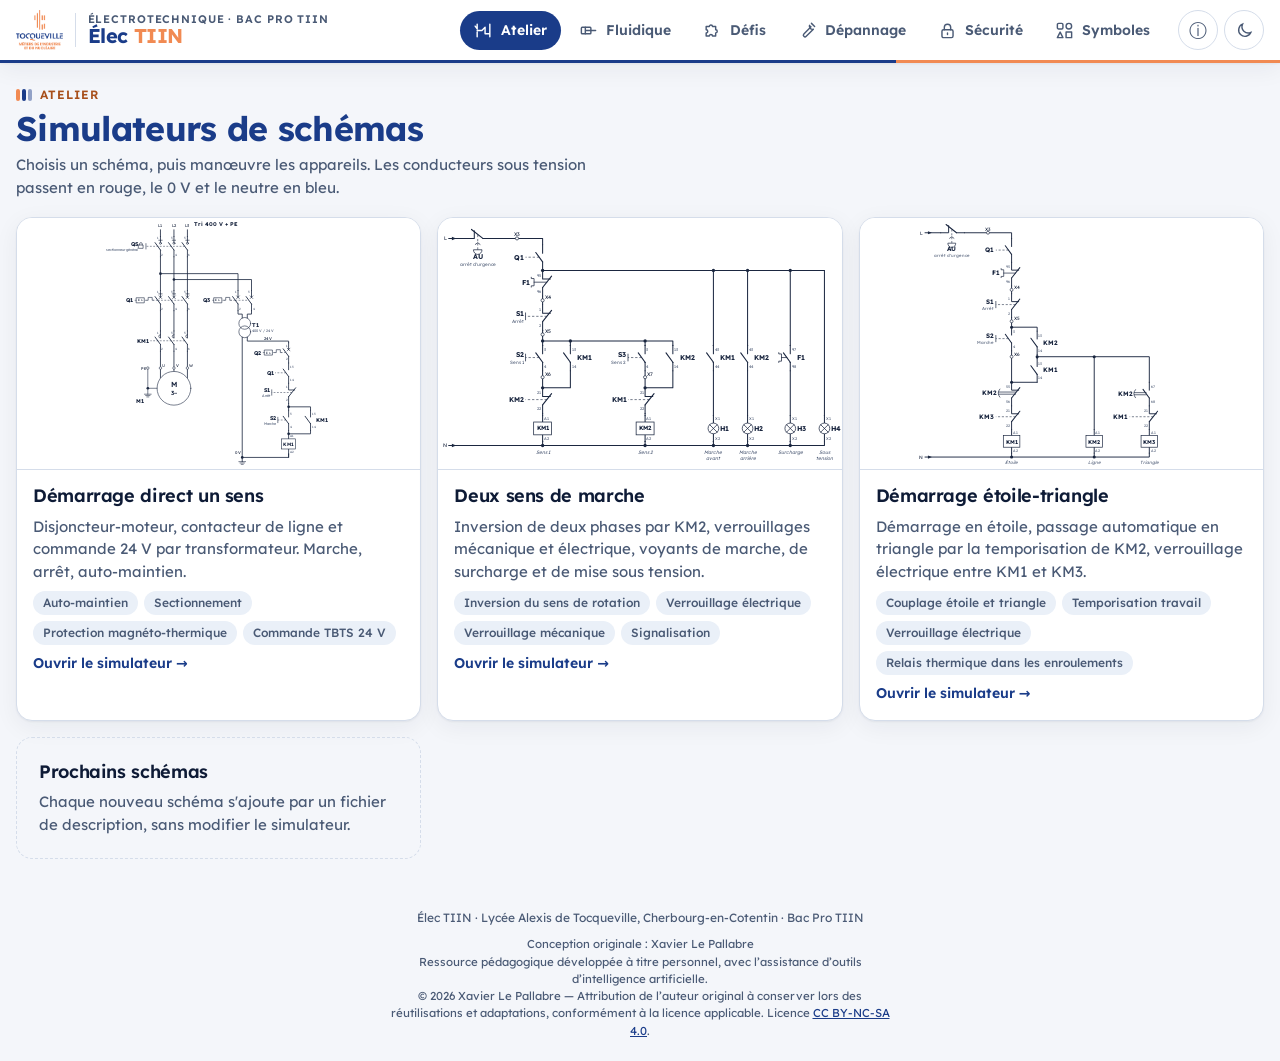
==== index.html @ eaf92995 "Licence CC BY-NC-SA 4.0 : fichier LICENSE, lien dans l'application, section Licence du README avec l" ====
<!doctype html>
<html lang="fr">
<head>
<meta charset="utf-8">
<meta name="viewport" content="width=device-width,initial-scale=1,viewport-fit=cover">
<meta name="theme-color" content="#FFFFFF" media="(prefers-color-scheme: light)">
<meta name="theme-color" content="#12204A" media="(prefers-color-scheme: dark)">
<meta name="description" content="Élec TIIN — simulateurs de schémas électriques et symboles normalisés · Lycée Alexis de Tocqueville">
<link rel="manifest" href="manifest.webmanifest">
<link rel="icon" href="icon.svg" type="image/svg+xml">
<link rel="apple-touch-icon" href="icons/icon-192.png">
<link rel="stylesheet" href="assets/fonts/lexend.css">
<link rel="stylesheet" href="style.css">
<script>try{const t=localStorage.getItem("elec-theme");if(t==="light"||t==="dark")document.documentElement.dataset.theme=t}catch(e){}</script>
<title>Élec TIIN</title>
</head>
<body>
<a class="skip" href="#main">Aller au contenu</a>
<header class="topbar">
  <div class="topbar-inner">
    <a class="brand" href="#/atelier" aria-label="Élec TIIN — accueil">
      <span class="school-logo"><img src="assets/logo-tocqueville.png" alt="Lycée Tocqueville — Métiers de l’industrie et du nucléaire" width="541" height="465"></span>
      <span class="brand-sep" aria-hidden="true"></span>
      <span class="brand-text">
        <span class="eyebrow">Électrotechnique · Bac Pro TIIN</span>
        <strong>Élec <span>TIIN</span></strong>
      </span>
    </a>
    <nav class="tabs" aria-label="Navigation principale">
      <a href="#/atelier" data-onglet="atelier"><svg aria-hidden="true" viewBox="0 0 24 24"><path d="M4 4v6M4 14v6M4 10l-2.5-3.5M20 4v16M4 12h6l4-4M14 8v8h6"/></svg><span>Atelier</span></a>
      <a href="#/fluidique" data-onglet="fluidique"><svg aria-hidden="true" viewBox="0 0 24 24"><rect x="3" y="8" width="12" height="8" rx="1"/><path d="M8 8v8M8 12h13"/></svg><span>Fluidique</span></a>
      <a href="#/defis" data-onglet="defis"><svg aria-hidden="true" viewBox="0 0 24 24"><path d="M4 7h4a2 2 0 1 1 4 0h4v4a2 2 0 1 1 0 4v4h-4a2 2 0 1 0-4 0H4v-4a2 2 0 1 0 0-4z"/></svg><span>Défis</span></a>
      <a href="#/depannage" data-onglet="depannage"><svg aria-hidden="true" viewBox="0 0 24 24"><path d="M14.5 5.5a4 4 0 0 0 4.9 4.9l-9 9a2.1 2.1 0 0 1-3-3l9-9a4 4 0 0 1-1.9-1.9zM17 3l4 4"/></svg><span>Dépannage</span></a>
      <a href="#/consignation" data-onglet="consignation"><svg aria-hidden="true" viewBox="0 0 24 24"><rect x="5" y="11" width="14" height="10" rx="2"/><path d="M8 11V8a4 4 0 0 1 8 0v3M12 15v2"/></svg><span>Sécurité</span></a>
      <a href="#/symboles" data-onglet="symboles"><svg aria-hidden="true" viewBox="0 0 24 24"><rect x="3" y="3" width="7" height="7" rx="1.5"/><circle cx="17.5" cy="6.5" r="3.5"/><path d="M3 21l3.5-7 3.5 7zM14 14h7v7h-7z"/></svg><span>Symboles</span></a>
    </nav>
    <div class="top-actions">
      <span class="status-pill" id="netStatus" hidden><span class="dot" aria-hidden="true"></span>Hors ligne</span>
      <a class="icon-btn" href="#/infos" data-onglet="infos" aria-label="Informations">ⓘ</a>
      <button id="themeToggle" class="icon-btn" type="button" aria-label="Basculer le thème clair / sombre" title="Thème clair / sombre"><svg class="i-moon" aria-hidden="true" viewBox="0 0 24 24"><path d="M20 14.5A8 8 0 0 1 9.5 4a8 8 0 1 0 10.5 10.5z"/></svg><svg class="i-sun" aria-hidden="true" viewBox="0 0 24 24"><circle cx="12" cy="12" r="4"/><path d="M12 2v2M12 20v2M2 12h2M20 12h2M4.9 4.9l1.4 1.4M17.7 17.7l1.4 1.4M4.9 19.1l1.4-1.4M17.7 6.3l1.4-1.4"/></svg></button>
    </div>
  </div>
  <div class="bar-accent" aria-hidden="true"></div>
</header>

<main id="main" tabindex="-1"></main>
<footer>Élec TIIN · Lycée Alexis de Tocqueville, Cherbourg-en-Cotentin · Bac Pro TIIN<p class="credit">Conception originale : Xavier Le Pallabre<br>Ressource pédagogique développée à titre personnel, avec l’assistance d’outils d’intelligence artificielle.<br>© 2026 Xavier Le Pallabre — Attribution de l’auteur original à conserver lors des réutilisations et adaptations, conformément à la licence applicable. Licence <a href="https://creativecommons.org/licenses/by-nc-sa/4.0/deed.fr" rel="license noopener" target="_blank">CC BY-NC-SA 4.0</a>.</p></footer>

<script src="js/dessin.js"></script>
<script src="js/moteur.js"></script>
<script src="js/schemas/direct-un-sens.js"></script>
<script src="js/schemas/deux-sens.js"></script>
<script src="js/schemas/etoile-triangle.js"></script>
<script src="js/symboles-data.js"></script>
<script src="js/atelier.js"></script>
<script src="js/symboles.js"></script>
<script src="js/defis-data.js"></script>
<script src="js/defis.js"></script>
<script src="js/fluidique-dessin.js"></script>
<script src="js/fluidique-data.js"></script>
<script src="js/fluidique.js"></script>
<script src="js/depannage-data.js"></script>
<script src="js/depannage.js"></script>
<script src="js/consignation-data.js"></script>
<script src="js/consignation.js"></script>
<script src="js/consignation-fluides.js"></script>
<script src="js/protection.js"></script>
<script src="js/app.js"></script>
</body>
</html>
---- assets/fonts/lexend.css ----
@font-face{font-family:'Lexend';font-style:normal;font-weight:400;font-display:swap;src:url(./lexend-0.ttf) format('truetype')}
@font-face{font-family:'Lexend';font-style:normal;font-weight:500;font-display:swap;src:url(./lexend-1.ttf) format('truetype')}
@font-face{font-family:'Lexend';font-style:normal;font-weight:600;font-display:swap;src:url(./lexend-2.ttf) format('truetype')}
@font-face{font-family:'Lexend';font-style:normal;font-weight:700;font-display:swap;src:url(./lexend-3.ttf) format('truetype')}
---- style.css ----
/* Élec TIIN — identité « Tocqueville — Supports de cours » partagée avec Nucléa TIIN :
   bleu #1A3C89, orange #F18A52, police Lexend. Les schémas sont dessinés sur une « feuille »
   dont les couleurs de fils suivent l'état électrique. */
:root{
  color-scheme:light;
  --bg:#F4F6FA;--surface:#FFFFFF;--surface-2:#EAF0F8;--line:#D5DDEA;
  --ink:#0E1B36;--muted:#4A5A75;
  --brand:#1A3C89;--brand-text:#1A3C89;--primary:#1A3C89;--primary-hover:#24499E;--on-primary:#FFFFFF;
  --accent:#F18A52;--accent-text:#A8501C;--accent-soft:#FDEBDF;
  --ok:#1E7A4F;--ok-soft:#E3F4EA;--ko:#B3261E;--ko-soft:#FBE4E1;--info:#2556B8;
  --marche:#1E7A4F;--arret:#C62828;
  --shadow:0 1px 2px #0E1B360D,0 6px 24px #0E1B360F;
  --r-sm:8px;--r-md:12px;--r-lg:16px;--r-pill:999px;
  --font:Lexend,system-ui,-apple-system,"Segoe UI",sans-serif;
  /* feuille de schéma */
  --paper:#FFFFFF;--paper-line:#DCE3EE;--sch-ink:#1B2740;--sch-muted:#56637C;
  --vif:#D21F1F;--neutre:#1F62D1;--mort:#1B2740;
  --ph-L1:#D21F1F;--ph-L2:#E07400;--ph-L3:#7B3FC4;--ph-L:#D21F1F;--ph-24V:#D21F1F;
  --bobine-on:#FFE0DC;--zone-hover:#F18A5226;--zone-on:#F18A5244;
  --v-vert:#2BB35A;--v-orange:#F28A1A;--v-blanc:#F5F2C8;--v-rouge:#E53935;
}
@media (prefers-color-scheme:dark){:root:not([data-theme="light"]){
  color-scheme:dark;
  --bg:#0A1430;--surface:#12204A;--surface-2:#1A2C5C;--line:#2B3F72;
  --ink:#EEF2FA;--muted:#A9B6D3;
  --brand-text:#9DB8F5;--primary:#2E5BC4;--primary-hover:#3A68D2;
  --accent-text:#F6A06E;--accent-soft:#3A2A2A;
  --ok:#7FD6A8;--ok-soft:#163A35;--ko:#FF8A80;--ko-soft:#4A2026;--info:#8FB0F5;
  --marche:#2E9E63;--arret:#D84343;
  --shadow:0 1px 2px #0006,0 8px 28px #0005;
  --paper:#0F1A3A;--paper-line:#2B3F72;--sch-ink:#D7DFF0;--sch-muted:#9AA8C6;
  --vif:#FF5B5B;--neutre:#6EA6FF;--mort:#D7DFF0;
  --ph-L1:#FF5B5B;--ph-L2:#FFA040;--ph-L3:#B98CFF;--ph-L:#FF5B5B;--ph-24V:#FF5B5B;
  --bobine-on:#5A1F2A;--zone-hover:#F18A5233;--zone-on:#F18A5255;
}}
:root[data-theme="dark"]{
  color-scheme:dark;
  --bg:#0A1430;--surface:#12204A;--surface-2:#1A2C5C;--line:#2B3F72;
  --ink:#EEF2FA;--muted:#A9B6D3;
  --brand-text:#9DB8F5;--primary:#2E5BC4;--primary-hover:#3A68D2;
  --accent-text:#F6A06E;--accent-soft:#3A2A2A;
  --ok:#7FD6A8;--ok-soft:#163A35;--ko:#FF8A80;--ko-soft:#4A2026;--info:#8FB0F5;
  --marche:#2E9E63;--arret:#D84343;
  --shadow:0 1px 2px #0006,0 8px 28px #0005;
  --paper:#0F1A3A;--paper-line:#2B3F72;--sch-ink:#D7DFF0;--sch-muted:#9AA8C6;
  --vif:#FF5B5B;--neutre:#6EA6FF;--mort:#D7DFF0;
  --ph-L1:#FF5B5B;--ph-L2:#FFA040;--ph-L3:#B98CFF;--ph-L:#FF5B5B;--ph-24V:#FF5B5B;
  --bobine-on:#5A1F2A;--zone-hover:#F18A5233;--zone-on:#F18A5255;
}

/* ---------- base ---------- */
*,*::before,*::after{box-sizing:border-box}
[hidden]{display:none!important}
html{-webkit-text-size-adjust:100%}
body{margin:0;background:var(--bg);color:var(--ink);font:400 15px/1.5 var(--font);font-variant-numeric:tabular-nums;
  -webkit-font-smoothing:antialiased;min-height:100vh;display:flex;flex-direction:column}
h1,h2,h3{margin:0;color:var(--ink);letter-spacing:-.02em}
h1{font-size:clamp(24px,3vw,34px);line-height:1.12;font-weight:700;color:var(--brand-text);text-wrap:balance}
h2{font-size:18px;line-height:1.3;font-weight:600}
h3{font-size:16px;font-weight:600}
p{margin:0}
a{color:var(--brand-text)}
button{font:inherit;color:inherit}
:focus-visible{outline:3px solid var(--accent);outline-offset:2px}
.skip{position:absolute;left:-999px;top:8px;background:var(--surface);padding:8px 12px;border-radius:var(--r-sm);z-index:50}
.skip:focus{left:12px}

/* ---------- barre du haut ---------- */
.topbar{position:sticky;top:env(safe-area-inset-top,0px);z-index:20;background:var(--surface);box-shadow:var(--shadow)}
body::before{content:"";position:fixed;inset:0 0 auto;height:env(safe-area-inset-top,0px);z-index:21;background:var(--surface)}
.topbar-inner{max-width:1440px;margin:0 auto;display:flex;align-items:center;gap:14px;flex-wrap:wrap;padding-block:10px;
  padding-left:max(16px,env(safe-area-inset-left,0px));padding-right:max(16px,env(safe-area-inset-right,0px))}
.brand{display:flex;align-items:center;gap:12px;text-decoration:none;color:inherit;min-width:0}
.school-logo img{height:40px;width:auto;display:block}
.brand-sep{width:1px;height:34px;background:var(--line)}
.brand-text{display:flex;flex-direction:column;line-height:1.1}
.eyebrow{font-size:11px;letter-spacing:.08em;text-transform:uppercase;color:var(--muted);font-weight:600}
.brand-text strong{font-size:20px;font-weight:700;color:var(--brand-text);letter-spacing:-.02em}
.brand-text strong span{color:var(--accent)}
.tabs{display:flex;gap:4px;margin-left:auto;flex-wrap:wrap}
.tabs a{display:inline-flex;align-items:center;gap:8px;padding:9px 14px;border-radius:var(--r-pill);text-decoration:none;
  color:var(--muted);font-weight:600;font-size:14px}
.tabs a svg{width:19px;height:19px;fill:none;stroke:currentColor;stroke-width:1.8;stroke-linecap:round;stroke-linejoin:round}
.tabs a:hover{background:var(--surface-2);color:var(--ink)}
.tabs a[aria-current="page"]{background:var(--primary);color:var(--on-primary)}
.top-actions{display:flex;align-items:center;gap:6px}
.icon-btn{width:40px;height:40px;border-radius:var(--r-pill);border:1px solid var(--line);background:var(--surface);
  display:inline-grid;place-items:center;cursor:pointer;color:var(--muted);text-decoration:none;font-size:18px}
.icon-btn svg{width:19px;height:19px;fill:none;stroke:currentColor;stroke-width:1.8;stroke-linecap:round}
.icon-btn[aria-current="page"]{background:var(--primary);color:var(--on-primary);border-color:var(--primary)}
.i-sun{display:none}
:root[data-theme="dark"] .i-sun{display:block}:root[data-theme="dark"] .i-moon{display:none}
@media (prefers-color-scheme:dark){:root:not([data-theme="light"]) .i-sun{display:block}:root:not([data-theme="light"]) .i-moon{display:none}}
.status-pill{display:inline-flex;align-items:center;gap:6px;font-size:12px;font-weight:600;padding:5px 10px;border-radius:var(--r-pill);
  background:var(--accent-soft);color:var(--accent-text)}
.status-pill .dot{width:7px;height:7px;border-radius:50%;background:currentColor}
.bar-accent{height:3px;background:linear-gradient(90deg,var(--brand) 0 70%,var(--accent) 70%)}
@media (max-width:640px){.brand-sep,.school-logo{display:none}.tabs{margin-left:0;order:3;width:100%}.top-actions{margin-left:auto}}

/* ---------- page ---------- */
main{flex:1;width:100%;max-width:1440px;margin:0 auto;padding-block:22px 40px;
  padding-left:max(16px,env(safe-area-inset-left,0px));padding-right:max(16px,env(safe-area-inset-right,0px))}
.page-head{display:flex;flex-wrap:wrap;align-items:flex-end;justify-content:space-between;gap:12px 20px;margin-bottom:18px}
.page-head>div{min-width:0}
.tag{display:inline-flex;align-items:center;gap:8px;font-size:12px;font-weight:600;letter-spacing:.08em;text-transform:uppercase;color:var(--accent-text);margin-bottom:6px}
.bars{display:inline-flex;gap:2px}.bars i{width:4px;height:12px;border-radius:2px;background:var(--accent)}
.bars i:nth-child(2){background:var(--brand)}.bars i:nth-child(3){opacity:.45;background:var(--brand)}
.lead{color:var(--muted);margin-top:6px;max-width:68ch}
.retour{display:inline-flex;align-items:center;gap:6px;font-weight:600;font-size:14px;text-decoration:none;color:var(--brand-text);margin-bottom:8px}
.btn{display:inline-flex;align-items:center;justify-content:center;gap:8px;padding:10px 16px;border-radius:var(--r-md);border:1px solid var(--line);
  background:var(--surface);color:var(--ink);font-weight:600;font-size:14px;cursor:pointer;text-decoration:none}
.btn:hover{background:var(--surface-2)}
.btn-primary{background:var(--primary);border-color:var(--primary);color:var(--on-primary)}
.btn-primary:hover{background:var(--primary-hover)}
.btn-ghost{background:transparent}
.btn-danger{border-color:var(--ko);color:var(--ko);background:transparent}
.chips{display:flex;flex-wrap:wrap;gap:6px}
.chip{font-size:12px;font-weight:500;padding:3px 10px;border-radius:var(--r-pill);background:var(--surface-2);color:var(--muted)}

/* ---------- atelier : liste ---------- */
.cartes{display:grid;gap:16px;grid-template-columns:repeat(auto-fill,minmax(min(100%,330px),1fr))}
.carte{background:var(--surface);border:1px solid var(--line);border-radius:var(--r-lg);overflow:hidden;display:flex;flex-direction:column;
  text-decoration:none;color:inherit;box-shadow:var(--shadow);transition:transform .15s,border-color .15s}
.carte:hover{transform:translateY(-2px);border-color:var(--brand-text)}
.carte .apercu{background:var(--paper);border-bottom:1px solid var(--line);aspect-ratio:16/10;display:grid;place-items:center;overflow:hidden;max-width:100%}
.carte .apercu svg{width:100%;height:100%;pointer-events:none}
.carte .corps{padding:14px 16px 16px;display:grid;gap:8px}
.carte .ouvrir{font-weight:600;color:var(--brand-text);font-size:14px}
.a-venir{border-style:dashed;box-shadow:none;background:transparent;justify-content:center;padding:22px;gap:8px}
.a-venir:hover{transform:none;border-color:var(--line)}

/* ---------- atelier : simulateur ---------- */
.etat{display:inline-flex;align-items:center;gap:8px;padding:7px 14px;border-radius:var(--r-pill);font-weight:700;font-size:14px;
  letter-spacing:.03em;text-transform:uppercase;background:var(--surface);border:2px solid var(--line);color:var(--muted)}
.etat::before{content:"";width:11px;height:11px;border-radius:50%;background:currentColor}
.etat[data-s="marche"]{border-color:var(--marche);color:var(--marche)}
.etat[data-s="defaut"]{border-color:var(--ko);color:var(--ko)}
.sim{display:grid;gap:16px;grid-template-columns:1fr}
@media (min-width:1000px){.sim{grid-template-columns:minmax(0,1fr) 340px;align-items:start}}
.folios-zone{display:grid;gap:12px;min-width:0}
.segment{display:inline-flex;padding:3px;border-radius:var(--r-pill);background:var(--surface-2);gap:2px;justify-self:start;flex-wrap:wrap}
.segment button{border:0;background:transparent;padding:7px 14px;border-radius:var(--r-pill);font-weight:600;font-size:13px;color:var(--muted);cursor:pointer}
.segment button[aria-pressed="true"]{background:var(--surface);color:var(--ink);box-shadow:var(--shadow)}
.folios{display:grid;gap:12px;grid-template-columns:repeat(auto-fit,minmax(min(100%,440px),1fr))}
.folios.pile{grid-template-columns:1fr}
.feuille{background:var(--paper);border:1px solid var(--paper-line);border-radius:var(--r-md);overflow:hidden;min-width:0;display:flex;flex-direction:column}
.feuille h3{font-size:12px;letter-spacing:.08em;text-transform:uppercase;color:var(--sch-muted);padding:10px 14px 0}
.feuille .defile{overflow-x:auto}
.feuille svg{display:block;width:100%;min-width:430px;height:auto;touch-action:manipulation;user-select:none;-webkit-user-select:none}
.panneau{display:grid;gap:12px;min-width:0}
@media (min-width:1000px){.panneau{position:sticky;top:calc(env(safe-area-inset-top,0px) + 86px)}}
.bloc{background:var(--surface);border:1px solid var(--line);border-radius:var(--r-lg);padding:14px 16px;display:grid;gap:10px}
.bloc h2{font-size:12px;letter-spacing:.08em;text-transform:uppercase;color:var(--muted)}
.poussoirs{display:grid;grid-template-columns:repeat(auto-fit,minmax(100px,1fr));gap:10px}
.bp{font-weight:700;font-size:15px;border:0;border-radius:var(--r-md);padding:15px 8px;color:#fff;cursor:pointer;
  box-shadow:0 4px 0 #0000004a;touch-action:none;-webkit-user-select:none;user-select:none}
.bp.marche{background:var(--marche)}.bp.arret{background:var(--arret)}
.bp.appuye{transform:translateY(3px);box-shadow:0 1px 0 #0000004a}
.appareils{display:grid;grid-template-columns:repeat(2,minmax(0,1fr));gap:8px}
.app-btn{display:flex;flex-direction:column;align-items:flex-start;gap:6px;padding:9px 11px;border-radius:var(--r-md);
  border:1px solid var(--line);background:transparent;cursor:pointer;text-align:left}
.app-btn b{font-size:16px}
.app-btn small{color:var(--muted);font-size:12px;line-height:1.2}
.app-btn .pos{font-size:11px;font-weight:700;letter-spacing:.05em;text-transform:uppercase;padding:2px 8px;border-radius:5px;background:var(--surface-2);color:var(--muted)}
.app-btn[data-pos="ferme"] .pos,.app-btn[data-pos="arme"] .pos{background:var(--ok-soft);color:var(--ok)}
.app-btn[data-pos="defaut"] .pos,.app-btn[data-pos="au"] .pos{background:var(--ko);color:#fff}
.explications{list-style:none;margin:0;padding:0;display:grid;gap:8px}
.explications li{padding:9px 12px;border-radius:var(--r-sm);background:var(--surface-2);border-left:4px solid var(--info);font-size:14px}
.explications li.ok{border-left-color:var(--ok)}.explications li.ko{border-left-color:var(--ko)}
.actions{display:flex;flex-wrap:wrap;gap:8px}
.actions .btn{flex:1 1 140px}
.legende{display:flex;flex-wrap:wrap;gap:6px 14px;font-size:13px;color:var(--muted)}
.legende i{display:inline-block;width:22px;height:4px;border-radius:2px;vertical-align:middle;margin-right:6px}
.option{display:flex;align-items:center;gap:10px;font-size:14px;cursor:pointer}
.option input{width:20px;height:20px;accent-color:var(--primary)}
.astuce{font-size:13px;color:var(--muted)}

/* ---------- dessin des schémas ---------- */
.schema text{font-family:var(--font);fill:var(--sch-ink)}
.schema .petit{font-size:11px}.schema .born{font-size:8.5px;fill:var(--sch-muted)}.schema .gras{font-weight:700;fill:var(--sch-ink)}
.schema .rep{font-weight:700;font-size:15px}.schema .sous{font-size:10px;fill:var(--sch-muted)}
.schema .note{font-size:10.5px;font-style:italic;fill:var(--sch-muted)}
.schema .rep-bob{font-size:13px}.schema .rep-m{font-size:20px;font-weight:600}.schema .rep-m2{font-size:16px;font-weight:600}
.schema .tempo{font-size:12px;font-weight:700;fill:var(--accent-text)}
.schema .info-moteur{font-size:10px;font-weight:700;fill:var(--vif)}
.schema .fil{fill:none;stroke:var(--mort);stroke-width:2.2;stroke-linecap:round;stroke-linejoin:round;transition:stroke .15s}
.schema .jonc{fill:var(--mort);transition:fill .15s}
.schema .symb{fill:none;stroke:var(--sch-ink);stroke-width:1.6;stroke-linecap:round;stroke-linejoin:round}
.schema .tirets{fill:none;stroke:var(--sch-ink);stroke-width:1.3;stroke-dasharray:5 4}
.schema .plein{fill:var(--sch-ink);stroke:none}
.schema .plein-fond{fill:var(--paper)}
.schema .borne{fill:var(--paper);stroke:var(--sch-ink);stroke-width:1.5}
.schema .lame{stroke:var(--mort);stroke-width:2.4;stroke-linecap:round;transition:all .18s ease}
.schema .fusible{fill:var(--paper);stroke:var(--sch-ink);stroke-width:1.5;transition:all .18s ease}
.schema .fusible.fondu{fill:var(--vif);stroke:var(--vif)}
.schema .bobine{fill:var(--paper);stroke:var(--sch-ink);stroke-width:1.6;transition:fill .15s}
.schema .bobine.active{fill:var(--bobine-on);stroke:var(--vif)}
.schema .voyant{fill:var(--paper);stroke:var(--sch-ink);stroke-width:1.6;transition:fill .15s}
.schema .halo{fill:transparent;transition:fill .2s}
.schema .voyant.allume[data-t="vert"]{fill:var(--v-vert)}.schema .voyant.allume[data-t="orange"]{fill:var(--v-orange)}
.schema .voyant.allume[data-t="blanc"]{fill:var(--v-blanc)}.schema .voyant.allume[data-t="rouge"]{fill:var(--v-rouge)}
.schema .halo.allume[data-t="vert"]{fill:#2BB35A40}.schema .halo.allume[data-t="orange"]{fill:#F28A1A40}
.schema .halo.allume[data-t="blanc"]{fill:#F5E66A55}.schema .halo.allume[data-t="rouge"]{fill:#E5393540}
.schema .transfo-on{stroke:var(--vif)}
.schema .rotor{transform-box:fill-box;transform-origin:center;opacity:0;transition:opacity .2s}
.schema .rotor-trait{fill:none;stroke:var(--vif);stroke-width:2;stroke-dasharray:16 12}
.schema .rotor-pointe{fill:var(--vif)}
.schema .moteur.tourne .rotor{opacity:1;animation:tour 1.2s linear infinite}
.schema .moteur.tourne.sens2 .rotor{animation-direction:reverse}
.schema .moteur.tourne.etoile .rotor{animation-duration:2.4s}
@keyframes tour{to{transform:rotate(360deg)}}
.schema .zone{fill:transparent;cursor:pointer;stroke:none}
.schema .zone:hover,.schema .zone:focus-visible{fill:var(--zone-hover);outline:none}
.schema .zone.appuye{fill:var(--zone-on)}
@media (prefers-reduced-motion:reduce){.schema .moteur.tourne .rotor{animation-duration:6s}.schema .lame,.schema .fil{transition:none}.carte{transition:none}}

.schema .moteur.grille .plein-fond{fill:#F4C7C3;stroke:#B3261E;stroke-width:2.4}
.schema .info-moteur{paint-order:stroke}
.schema .trou{fill:none;stroke:var(--accent);stroke-width:2;stroke-dasharray:7 5}
.schema .trou.vide{fill:var(--accent-soft);fill-opacity:.6}
.schema .trou.actif{stroke-width:3.5;stroke-dasharray:none}
.schema .trou-pastille{fill:var(--accent);stroke:none}
.schema .trou-lettre{fill:#fff;font-weight:700;font-size:12px}
.schema .trou-q{fill:var(--accent-text);font-weight:700;font-size:26px}

/* ---------- défis ---------- */
.niveaux{display:grid;gap:14px;grid-template-columns:repeat(auto-fill,minmax(min(100%,300px),1fr))}
.niveau{background:var(--surface);border:1px solid var(--line);border-radius:var(--r-lg);padding:18px;display:grid;gap:10px;text-decoration:none;color:inherit;box-shadow:var(--shadow)}
.niveau:hover{border-color:var(--brand-text)}
.niveau .num{font-size:12px;font-weight:700;letter-spacing:.08em;text-transform:uppercase;color:var(--accent-text)}
.consigne{background:var(--accent-soft);border-radius:var(--r-md);padding:12px 14px;font-size:14px;color:var(--ink)}
.emplacements{display:flex;flex-wrap:wrap;gap:8px}
.emplacements button{display:flex;align-items:center;gap:8px;padding:8px 12px;border-radius:var(--r-pill);border:1.5px solid var(--line);background:var(--surface);cursor:pointer;font-weight:600;font-size:13px}
.emplacements button .l{width:22px;height:22px;border-radius:50%;background:var(--accent);color:#fff;display:grid;place-items:center;font-size:12px}
.emplacements button[aria-pressed="true"]{border-color:var(--accent);background:var(--accent-soft)}
.emplacements button .v{color:var(--muted);font-weight:500}
.pieces{display:grid;gap:8px;grid-template-columns:repeat(auto-fill,minmax(130px,1fr))}
.piece{display:grid;justify-items:center;gap:4px;padding:8px;border-radius:var(--r-md);border:1.5px solid var(--line);background:var(--paper);cursor:pointer;text-align:center;font-size:12.5px;line-height:1.25;color:var(--ink)}
.piece svg{height:76px;width:auto;max-width:100%}
.piece[aria-pressed="true"]{border-color:var(--accent);box-shadow:0 0 0 3px var(--accent-soft)}
.etapes{list-style:none;margin:0;padding:0;display:grid;gap:6px}
.etapes li{display:flex;gap:10px;align-items:flex-start;font-size:14px;padding:7px 10px;border-radius:var(--r-sm);background:var(--surface-2)}
.etapes li::before{content:"·";width:20px;height:20px;flex:none;border-radius:50%;display:grid;place-items:center;font-weight:700;font-size:12px;background:var(--line);color:var(--muted)}
.etapes li.ok::before{content:"✓";background:var(--ok);color:#fff}
.etapes li.ko{background:var(--ko-soft)}
.etapes li.ko::before{content:"✗";background:var(--ko);color:#fff}
.etapes li.encours::before{content:"…";background:var(--accent);color:#fff}
.verdict{padding:12px 14px;border-radius:var(--r-md);font-size:14px;display:grid;gap:6px}
.verdict.ok{background:var(--ok-soft)}.verdict.ko{background:var(--ko-soft)}
.verdict b{font-size:15px}

/* ---------- consignation ---------- */
.schema .lieu{fill:transparent;stroke:var(--accent);stroke-width:2;stroke-dasharray:8 6;transition:fill .2s}
.schema .lieu.vif{fill:#D21F1F22;stroke:var(--vif);stroke-dasharray:none;stroke-width:2.5}
.schema .lieu.sur{fill:#2BB35A1F;stroke:var(--ok);stroke-dasharray:none}
.schema .lieu-txt{font-size:11px;font-weight:700;fill:var(--accent-text)}
.schema .ge.on{stroke:var(--vif);stroke-width:2.4}
.schema .malt-trait{fill:none;stroke:#2E9E3A;stroke-width:3;stroke-dasharray:7 4;stroke-linecap:round}
.schema .malt-pince{fill:#F2C200;stroke:#2E9E3A;stroke-width:2}
.schema .malt-txt{font-size:11px;font-weight:700;fill:#2E9E3A}
.schema .cad-corps{fill:var(--accent);stroke:var(--sch-ink);stroke-width:1.2}
.schema .cad-anse{fill:none;stroke:var(--sch-ink);stroke-width:1.8}
.schema .cad-tag{fill:#C62828;stroke:none}
.schema .cad-tag-txt{fill:#fff;font-size:9px;font-weight:700;letter-spacing:.04em}
.app-lignes{display:grid;gap:8px}
.roles-grille{grid-template-columns:repeat(auto-fill,minmax(min(100%,320px),1fr))}
.app-ligne{display:flex;flex-wrap:wrap;align-items:center;justify-content:space-between;gap:8px;padding:9px 11px;border:1px solid var(--line);border-radius:var(--r-md)}
.app-ligne small{color:var(--muted)}
.app-btns{display:flex;gap:6px;flex-wrap:wrap}
.app-btns .btn{padding:7px 11px;font-size:13px}
.pill{display:inline-block;font-size:11px;font-weight:700;letter-spacing:.04em;text-transform:uppercase;padding:2px 8px;border-radius:5px;margin-top:4px}
.p-ferme{background:var(--ko-soft);color:var(--ko)}.p-ouvert{background:var(--surface-2);color:var(--muted)}.p-cad{background:var(--accent-soft);color:var(--accent-text)}
.actions-col{display:grid;gap:8px}
.sous-bloc{display:grid;gap:6px;padding:10px;border-radius:var(--r-md);background:var(--surface-2)}
.sous-titre{font-size:12px;font-weight:600;color:var(--muted)}
.choix-ligne{display:grid;gap:6px;grid-template-columns:repeat(auto-fit,minmax(120px,1fr))}
.btn.choisi{border-color:var(--accent);background:var(--accent-soft)}
.vat{display:grid;gap:6px;margin-top:4px}
.vat-grille{display:grid;grid-template-columns:repeat(3,minmax(0,1fr));gap:6px}
.vat-grille span{display:grid;padding:6px 8px;border-radius:var(--r-sm);font-size:12px;background:var(--surface-2)}
.vat-grille b{font-size:13px}
.vat-grille .vat-on{background:var(--ko-soft)}.vat-grille .vat-on b{color:var(--ko)}
.vat-grille .vat-off b{color:var(--ok)}
.etapes li small{color:var(--muted)}
.flux{list-style:none;margin:0;padding:0;display:grid;gap:8px;grid-template-columns:repeat(auto-fit,minmax(min(100%,160px),1fr));counter-reset:f}
.flux li{counter-increment:f;padding:10px 12px;border-radius:var(--r-md);background:var(--surface-2);display:grid;gap:2px;font-size:13px}
.flux li::before{content:counter(f);width:22px;height:22px;border-radius:50%;background:var(--primary);color:var(--on-primary);display:grid;place-items:center;font-size:12px;font-weight:700}
.flux li span{color:var(--muted)}
.lettres{display:grid;gap:6px;grid-template-columns:repeat(auto-fill,minmax(min(100%,240px),1fr))}
.lettres div{display:flex;gap:10px;align-items:baseline;padding:7px 10px;border-radius:var(--r-sm);background:var(--surface-2);font-size:13px}
.lettres b{min-width:18px;color:var(--accent-text);font-size:16px}
.etapes-fl{list-style:none;margin:0;padding:0;display:grid;gap:10px}
.etapes-fl li{display:flex;gap:12px;align-items:flex-start}
.etapes-fl .n{flex:none;width:26px;height:26px;border-radius:50%;background:var(--accent);color:#fff;display:grid;place-items:center;font-weight:700;font-size:13px}
.etapes-fl p{color:var(--muted);font-size:14px}
#conduite{width:100%;height:auto;display:block}
#conduite .fl-tube{stroke:var(--sch-ink);stroke-width:1.5;transition:fill .3s}
#conduite .fl-cuve{fill:var(--neutre);fill-opacity:.25;stroke:var(--neutre);stroke-width:2}
#conduite .fl-equip{fill:var(--paper);stroke:var(--sch-ink);stroke-width:1.8;stroke-dasharray:6 4}
#conduite .fl-equip.danger{fill:var(--ko-soft);stroke:var(--ko);stroke-dasharray:none}
#conduite .fl-vanne{fill:var(--paper);stroke:var(--sch-ink);stroke-width:1.8}
#conduite .fl-vanne.fermee{fill:var(--sch-ink)}
#conduite .fl-tige,#conduite .fl-bride{stroke:var(--sch-ink);stroke-width:2.2;fill:none}
#conduite .fl-joint{fill:var(--accent);stroke:var(--sch-ink);stroke-width:1.5}
#conduite .fl-goutte{fill:none;stroke:var(--neutre);stroke-width:2.2;stroke-linecap:round}
#conduite .fl-txt{font-family:var(--font);font-size:13px;fill:var(--sch-ink)}
#conduite .fl-txt.petit{font-size:11px;fill:var(--sch-muted)}

/* ---------- dépannage ---------- */
.schema .mm-pt{fill:transparent;pointer-events:all;stroke:var(--accent);stroke-width:2;cursor:pointer}
.schema .mm-pt:hover,.schema .mm-pt:focus-visible{fill:var(--accent-soft);outline:none;stroke-width:3}
.schema .mm-pt.rouge{fill:#D21F1F;stroke:#7A0E0E}
.schema .mm-pt.noire{fill:#1B2740;stroke:#000}
.poussoirs-dep{display:grid;gap:8px}
.pous-ligne{display:grid;grid-template-columns:1fr auto;gap:8px;align-items:stretch}
.maintien{font-size:13px}
.maintien[aria-pressed="true"]{border-color:var(--accent);background:var(--accent-soft)}
.mm-ecran{font:700 30px/1 "Courier New",ui-monospace,monospace;letter-spacing:.04em;text-align:right;padding:14px 16px;border-radius:var(--r-md);
  background:#C9D6B8;color:#14210E;border:3px solid #2A3326;font-variant-numeric:tabular-nums}
.mm-ecran.refuse{background:#F4C7C3;color:#7A0E0E}
.mm-ecran.instable{color:#6B5A10;background:#E3D9A6}
.mm-journal li.instable{background:var(--accent-soft)}
.mm-pointes{display:grid;gap:4px;font-size:13px}
.mm-pointes span{display:flex;align-items:center;gap:8px}
.pt{width:12px;height:12px;border-radius:50%;flex:none}.pt.rouge{background:#D21F1F}.pt.noire{background:#1B2740;border:1px solid var(--muted)}
.mm-journal{list-style:none;margin:0;padding:0;display:grid;gap:4px}
.mm-journal li{display:flex;justify-content:space-between;gap:10px;font-size:12.5px;padding:5px 8px;border-radius:var(--r-sm);background:var(--surface-2)}
.mm-journal li.ko{background:var(--ko-soft)}
.mm-journal b{white-space:nowrap}
.select{width:100%;padding:10px;border-radius:var(--r-md);border:1px solid var(--line);background:var(--surface);color:var(--ink);font:inherit}

/* ---------- fluidique ---------- */
.fluide .fl-ligne{fill:none;stroke:var(--mort);stroke-width:2.4;stroke-linejoin:round;transition:stroke .15s}
.fluide .fl-pilote{fill:none;stroke:var(--mort);stroke-width:1.6;stroke-dasharray:6 4}
.fluide .fl-pilote-fixe{fill:none;stroke:var(--sch-ink);stroke-width:1.4;stroke-dasharray:5 4}
.fluide .fl-jonc{fill:var(--mort)}
.fluide .fl-s{fill:none;stroke:var(--sch-ink);stroke-width:1.7;stroke-linejoin:round;stroke-linecap:round}
.fluide .fl-s.fond,.fluide .fond{fill:var(--paper)}
.fluide .fl-plein{fill:var(--sch-ink);stroke:none}
.fluide .fl-cadre{fill:none;stroke:var(--sch-muted);stroke-width:1.2;stroke-dasharray:4 3}
.fluide .fl-chambre{stroke:none;transition:fill .2s}
.fluide .fl-piston{fill:var(--sch-ink)}
.fluide .fl-tige{fill:var(--paper);stroke:var(--sch-ink);stroke-width:1.6}
.fluide .fl-charge{fill:var(--accent-soft);stroke:var(--accent-text);stroke-width:1.6}
.fluide .fl-t{font-family:var(--font);font-size:12px;fill:var(--sch-ink)}
.fluide .fl-t.petit{font-size:10.5px;fill:var(--sch-muted)}
.fluide .fl-t.mini{font-size:9px;fill:var(--sch-muted)}
.fluide .fl-t.gras{font-weight:700;font-size:13px}
.fluide .on{stroke:var(--neutre);stroke-width:2.6}
.fluide .ouvert line,.fluide .ouvert polygon{stroke:var(--neutre);fill:var(--neutre)}
.fluide .fl-vanne{fill:var(--paper);stroke:var(--sch-ink);stroke-width:1.7}
.fluide .fl-vanne.fermee{fill:var(--sch-ink)}
.fluide .fl-beq{fill:var(--accent-soft);stroke:var(--accent-text);stroke-width:1.6}
.reglage{display:grid;gap:4px;font-size:13px}
.reglage span{display:flex;justify-content:space-between;gap:8px}
.reglage input{width:100%;accent-color:var(--primary)}

/* ---------- symboles ---------- */
.filtres{display:flex;flex-wrap:wrap;gap:6px;margin-bottom:14px}
.filtres button{border:1px solid var(--line);background:var(--surface);padding:7px 13px;border-radius:var(--r-pill);font-weight:600;font-size:13px;color:var(--muted);cursor:pointer}
.filtres button[aria-pressed="true"]{background:var(--primary);border-color:var(--primary);color:var(--on-primary)}
.imagier{display:grid;gap:12px;grid-template-columns:repeat(auto-fill,minmax(min(100%,230px),1fr))}
.fiche{background:var(--surface);border:1px solid var(--line);border-radius:var(--r-lg);overflow:hidden;display:flex;flex-direction:column}
.fiche .dessin{background:var(--paper);border-bottom:1px solid var(--line);height:150px;display:grid;place-items:center;padding:8px}
.fiche .dessin svg{max-width:100%;max-height:134px;width:auto;height:134px}
.fiche .txt{padding:12px 14px 14px;display:grid;gap:6px}
.fiche .ligne{display:flex;align-items:baseline;justify-content:space-between;gap:8px}
.repere{font-weight:700;font-size:13px;color:var(--accent-text);background:var(--accent-soft);padding:2px 8px;border-radius:5px;white-space:nowrap}
.fiche p{font-size:14px;color:var(--muted)}
.jeu{max-width:680px;display:grid;gap:14px}
.jeu .question{background:var(--surface);border:1px solid var(--line);border-radius:var(--r-lg);overflow:hidden}
.jeu .dessin{background:var(--paper);height:200px;display:grid;place-items:center;border-bottom:1px solid var(--line)}
.jeu .dessin svg{height:180px;width:auto;max-width:100%}
.jeu .corps{padding:16px;display:grid;gap:12px}
.progression{display:flex;align-items:center;gap:10px;font-size:13px;color:var(--muted);font-weight:600}
.progression .barre{flex:1;height:6px;border-radius:3px;background:var(--surface-2);overflow:hidden}
.progression .barre i{display:block;height:100%;background:var(--accent)}
.choix{display:grid;gap:8px;grid-template-columns:repeat(auto-fit,minmax(min(100%,220px),1fr))}
.choix button{padding:13px 14px;border-radius:var(--r-md);border:1.5px solid var(--line);background:var(--surface);text-align:left;font-weight:500;cursor:pointer}
.choix button:hover:not(:disabled){border-color:var(--brand-text)}
.choix button.juste{border-color:var(--ok);background:var(--ok-soft);color:var(--ink)}
.choix button.faux{border-color:var(--ko);background:var(--ko-soft);color:var(--ink)}
.choix button:disabled{cursor:default}
.retour-jeu{padding:12px 14px;border-radius:var(--r-md);font-size:14px}
.retour-jeu.juste{background:var(--ok-soft)}.retour-jeu.faux{background:var(--ko-soft)}
.bilan{background:var(--surface);border:1px solid var(--line);border-radius:var(--r-lg);padding:22px;display:grid;gap:12px}
.bilan .gros{font-size:40px;font-weight:700;color:var(--brand-text);line-height:1}

/* ---------- protéger les personnes ---------- */
.pp-section{font-size:18px;font-weight:700;color:var(--brand-text);margin:22px 0 10px}
.pp-section:first-of-type{margin-top:4px}
.pp-choix{display:grid;gap:6px}
.pp-choix>span{font-size:13px;font-weight:600;color:var(--muted)}
.pp-mesures{display:grid;gap:6px}
.pp-mesures div{display:flex;justify-content:space-between;gap:10px;font-size:14px;padding:6px 10px;border-radius:var(--r-sm);background:var(--surface-2)}
.pp-mesures span{color:var(--muted)}
.pp-ko{color:var(--ko)!important}.pp-ok{color:var(--ok)}
.pp-svg{display:block;width:100%;min-width:430px;height:auto;user-select:none;-webkit-user-select:none}
.pp-t{font-family:var(--font);font-size:12px;fill:var(--sch-ink)}
.pp-t.petit{font-size:10.5px;fill:var(--sch-muted)}.pp-t.gras{font-weight:700;font-size:13px}
.pp-t.pp-acc{fill:var(--accent-text);font-weight:600}.pp-t.pp-ko{fill:var(--ko)}.pp-t.pp-blanc{fill:#fff;font-size:11px}
.pp-w{fill:none;stroke:var(--mort);stroke-width:2.4;stroke-linecap:round;stroke-linejoin:round;transition:stroke .15s}
.pp-w.vif{stroke:var(--vif)}.pp-w.neutre{stroke:var(--neutre)}
.pp-jonc{fill:var(--sch-ink)}
.pp-symb{fill:none;stroke:var(--sch-ink);stroke-width:1.6}
.pp-fond{fill:var(--paper)}
.pp-boite{fill:none;stroke:var(--sch-muted);stroke-width:1.3;stroke-dasharray:5 4}
.pp-boite.plein{stroke-dasharray:none;fill:var(--surface-2);stroke:var(--sch-ink)}
.pp-lame{stroke:var(--sch-ink);stroke-width:2.6;stroke-linecap:round;transition:all .18s ease}
.pp-tirets{stroke:var(--sch-ink);stroke-width:1.2;stroke-dasharray:4 3}
.pp-tore{fill:none;stroke:var(--accent);stroke-width:3}
.pp-bouton{cursor:pointer}.pp-bouton:hover circle,.pp-bouton:focus-visible circle{fill:var(--zone-hover);outline:none}
.pp-carc{fill:var(--surface-2);stroke:var(--sch-ink);stroke-width:3;fill-opacity:.55;transition:all .2s}
.pp-carc.tiede{stroke:var(--accent)}
.pp-carc.vive{stroke:var(--vif);fill:#D21F1F;fill-opacity:.14}
.pp-defaut{fill:none;stroke:var(--accent);stroke-width:2.6;stroke-linejoin:round}
.pp-pe{fill:none;stroke:#2E9E3E;stroke-width:3;stroke-dasharray:9 5}
.pp-coupe{stroke:var(--ko);stroke-width:2.4}
.pp-nu{fill:var(--accent)}
.pp-tapis{fill:#F2C230;stroke:#8A6A00}
.pp-sol{stroke:var(--sch-muted);stroke-width:2}.pp-hach{stroke:var(--sch-muted);stroke-width:1}
.pp-courant{fill:none;stroke:var(--accent);stroke-width:4;stroke-dasharray:8 10;opacity:.9;animation:pp-flux .6s linear infinite}
@keyframes pp-flux{to{stroke-dashoffset:-18}}
.pp-pers{fill:none;stroke:var(--sch-ink);stroke-width:3;stroke-linecap:round;stroke-linejoin:round}
.pp-pers circle{fill:var(--paper)}
.pp-pers.choc{stroke:var(--vif);animation:pp-trem .12s linear infinite}
@keyframes pp-trem{50%{transform:translateX(1.5px)}}
.pp-eclair{font-size:22px}
.pp-levier{stroke:var(--sch-ink);stroke-width:5;stroke-linecap:round;transition:all .2s}
.pp-cad{fill:var(--accent);stroke:var(--sch-ink)}
.pp-panneau{fill:#F2C230;stroke:var(--sch-ink)}
.pp-au{fill:#E53935;stroke:#F2C230;stroke-width:4}
.pp-balise{fill:none;stroke:#E53935;stroke-width:3;stroke-dasharray:10 7}
.pp-tel{fill:var(--ok-soft);stroke:var(--ok);stroke-width:2}
.pp-dae{fill:#1E7A4F;stroke:none}
.pp-brule{fill:var(--accent);opacity:.8}
.pp-mains{stroke:var(--accent);stroke-width:4;stroke-linecap:round}
.pp-action{justify-content:flex-start;text-align:left;font-weight:500}
.echelle{display:grid;gap:4px;padding-bottom:4px}
.echelle .barre{position:relative;height:22px;border-radius:6px;overflow:hidden;background:var(--surface-2)}
.echelle .barre i{position:absolute;top:0;bottom:0}
.echelle .s0{background:#9CC9A8}.echelle .s1{background:#E8D36A}.echelle .s2{background:#F1A44E}
.echelle .s3{background:#E97A3D}.echelle .s4{background:#D9473A}.echelle .s5{background:#8E1F1F}
.echelle .curseur{position:absolute;top:-2px;bottom:-2px;width:4px;margin-left:-2px;background:var(--ink);border-radius:2px;box-shadow:0 0 0 2px var(--surface);transition:left .25s}
.echelle .graduations{position:relative;height:16px;font-size:11px;color:var(--muted)}
.echelle .graduations span{position:absolute;transform:translateX(-50%);white-space:nowrap}
.zone-txt{font-size:14px}
.pp-formule{font-size:16px}
.pp-effets{display:grid;gap:14px;grid-template-columns:repeat(auto-fit,minmax(min(100%,360px),1fr))}
.pp-effets .bloc:first-child{grid-column:1/-1}

/* ---------- informations ---------- */
.infos{display:grid;gap:14px;max-width:820px}
.infos .bloc p,.infos .bloc li{font-size:14px;color:var(--muted)}
.infos ul{margin:0;padding-left:20px;display:grid;gap:4px}

/* ---------- mise à jour ---------- */
.update-bar{position:fixed;left:max(16px,env(safe-area-inset-left,0px));right:max(16px,env(safe-area-inset-right,0px));
  bottom:calc(16px + env(safe-area-inset-bottom,0px));z-index:40;max-width:720px;margin:0 auto;display:flex;flex-wrap:wrap;align-items:center;gap:10px;
  padding:12px 14px;border-radius:var(--r-lg);background:var(--surface);border:1px solid var(--line);box-shadow:0 12px 40px #0E1B3633}
.update-bar span{flex:1 1 260px;font-size:14px}
footer{text-align:center;font-size:12px;color:var(--muted);padding-block:10px 22px}
footer .credit{margin:8px auto 0;max-width:72ch;font-size:11.5px;line-height:1.5}
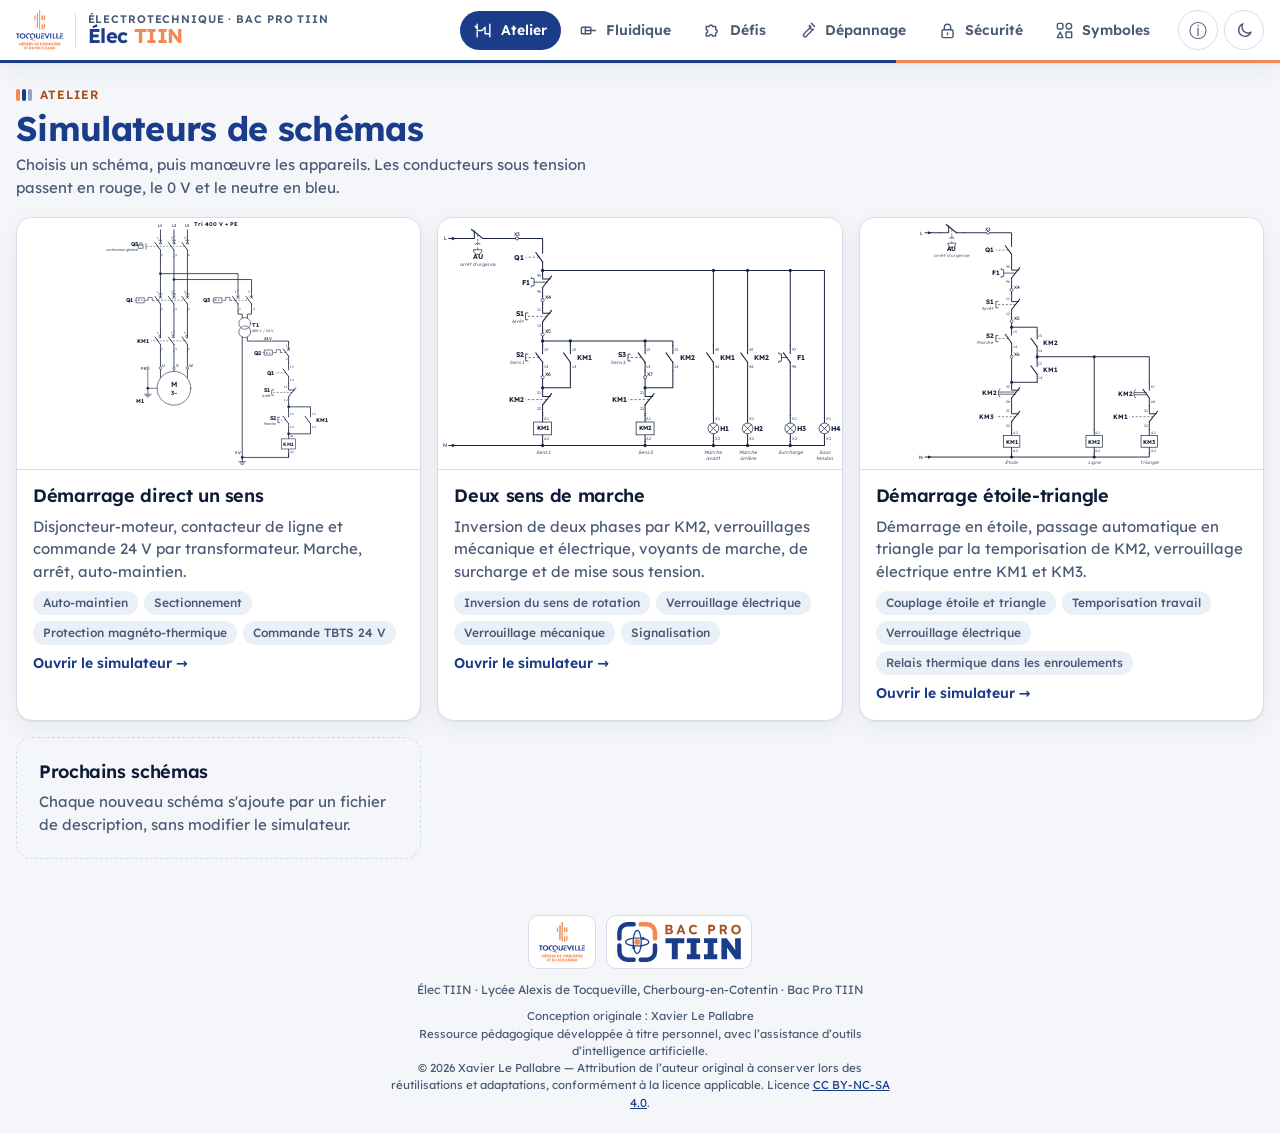
==== commit b95b8340: "Logo Bac Pro TIIN et icône de la famille TIIN Logos du lycée et du Bac Pro TIIN en pied de page (fic" ====
--- a/index.html
+++ b/index.html
@@ -8,7 +8,7 @@
 <meta name="description" content="Élec TIIN — simulateurs de schémas électriques et symboles normalisés · Lycée Alexis de Tocqueville">
 <link rel="manifest" href="manifest.webmanifest">
 <link rel="icon" href="icon.svg" type="image/svg+xml">
-<link rel="apple-touch-icon" href="icons/icon-192.png">
+<link rel="apple-touch-icon" href="icons/apple-touch-icon.png">
 <link rel="stylesheet" href="assets/fonts/lexend.css">
 <link rel="stylesheet" href="style.css">
 <script>try{const t=localStorage.getItem("elec-theme");if(t==="light"||t==="dark")document.documentElement.dataset.theme=t}catch(e){}</script>
@@ -44,9 +44,10 @@
 </header>
 
 <main id="main" tabindex="-1"></main>
-<footer>Élec TIIN · Lycée Alexis de Tocqueville, Cherbourg-en-Cotentin · Bac Pro TIIN<p class="credit">Conception originale : Xavier Le Pallabre<br>Ressource pédagogique développée à titre personnel, avec l’assistance d’outils d’intelligence artificielle.<br>© 2026 Xavier Le Pallabre — Attribution de l’auteur original à conserver lors des réutilisations et adaptations, conformément à la licence applicable. Licence <a href="https://creativecommons.org/licenses/by-nc-sa/4.0/deed.fr" rel="license noopener" target="_blank">CC BY-NC-SA 4.0</a>.</p></footer>
+<footer><div class="tiin-logos"><span class="logo-plate"><img src="assets/logo-tocqueville.png" alt="Lycée Alexis de Tocqueville — Métiers de l’industrie et du nucléaire" width="541" height="465" loading="lazy"></span><span class="logo-plate"><img src="assets/logo-bac-pro-tiin.svg" alt="Bac Pro TIIN — Techniques d’interventions sur installations nucléaires" width="412" height="133" loading="lazy"></span></div>Élec TIIN · Lycée Alexis de Tocqueville, Cherbourg-en-Cotentin · Bac Pro TIIN<p class="credit">Conception originale : Xavier Le Pallabre<br>Ressource pédagogique développée à titre personnel, avec l’assistance d’outils d’intelligence artificielle.<br>© 2026 Xavier Le Pallabre — Attribution de l’auteur original à conserver lors des réutilisations et adaptations, conformément à la licence applicable. Licence <a href="https://creativecommons.org/licenses/by-nc-sa/4.0/deed.fr" rel="license noopener" target="_blank">CC BY-NC-SA 4.0</a>.</p></footer>
 
 <script src="js/dessin.js"></script>
+<script src="js/export.js"></script>
 <script src="js/moteur.js"></script>
 <script src="js/schemas/direct-un-sens.js"></script>
 <script src="js/schemas/deux-sens.js"></script>
--- a/style.css
+++ b/style.css
@@ -449,6 +449,16 @@
 .pp-effets{display:grid;gap:14px;grid-template-columns:repeat(auto-fit,minmax(min(100%,360px),1fr))}
 .pp-effets .bloc:first-child{grid-column:1/-1}
 
+/* ---------- dépannage : panne donnée par numéro, corrigé ---------- */
+.dep-numero-form{display:flex;flex-wrap:wrap;align-items:center;gap:10px}
+.dep-numero-form label{font-weight:600;font-size:14px}
+.dep-numero-form input{width:120px;font:inherit;font-size:20px;font-weight:700;text-align:center;padding:9px 10px;border-radius:var(--r-md);border:1.5px solid var(--line);background:var(--surface);color:var(--ink)}
+.dep-numero-form input:focus{outline:2px solid var(--primary);outline-offset:1px}
+.dep-corrige{display:grid;gap:12px;grid-template-columns:repeat(auto-fill,minmax(min(100%,420px),1fr))}
+.dep-corrige p{font-size:14px}
+@media print{.topbar,.bar-accent,footer,.retour,.page-head .btn,.update-bar{display:none!important}
+  .dep-corrige{grid-template-columns:1fr 1fr;gap:8px}.dep-corrige .bloc{break-inside:avoid;box-shadow:none;padding:8px 10px}}
+
 /* ---------- informations ---------- */
 .infos{display:grid;gap:14px;max-width:820px}
 .infos .bloc p,.infos .bloc li{font-size:14px;color:var(--muted)}
@@ -460,4 +470,21 @@
   padding:12px 14px;border-radius:var(--r-lg);background:var(--surface);border:1px solid var(--line);box-shadow:0 12px 40px #0E1B3633}
 .update-bar span{flex:1 1 260px;font-size:14px}
 footer{text-align:center;font-size:12px;color:var(--muted);padding-block:10px 22px}
+/* Logos du lycée et du Bac Pro TIIN, même bloc dans toutes les applications TIIN */
+.tiin-logos{display:flex;justify-content:center;gap:10px;flex-wrap:wrap;margin:6px 0 12px}
+.tiin-logos .logo-plate{display:inline-grid;place-items:center;background:#fff;border:1px solid var(--line);border-radius:10px;padding:6px 10px;line-height:0}
+.tiin-logos img{height:40px;width:auto;display:block}
 footer .credit{margin:8px auto 0;max-width:72ch;font-size:11.5px;line-height:1.5}
+
+/* ---------- export SVG / PNG ---------- */
+.sr-only{position:absolute;width:1px;height:1px;padding:0;margin:-1px;overflow:hidden;clip:rect(0 0 0 0);white-space:nowrap;border:0}
+.exporter .exp-etat{border:0;margin:0;padding:0;display:grid;gap:6px}
+.exporter .champ{display:grid;gap:4px;font-size:13px;font-weight:600;color:var(--muted)}
+.exporter select{font:inherit;font-weight:400;color:var(--ink);background:var(--surface);border:1px solid var(--line);border-radius:var(--r-sm);padding:8px 10px}
+.export-nb{margin:0 0 12px;font-size:13px;color:var(--muted)}
+.exp-sym{display:flex;align-items:center;gap:6px;margin-top:4px;flex-wrap:wrap}
+.exp-sym span{font-size:12px;color:var(--muted);margin-right:auto}
+.exp-sym .btn{padding:5px 10px;font-size:12px}
+@media print{.exporter,.exp-sym,.export-nb{display:none!important}}
+.fiche .txt:has(.exp-sym){flex:1;display:flex;flex-direction:column}
+.fiche .exp-sym{margin-top:auto;padding-top:4px}
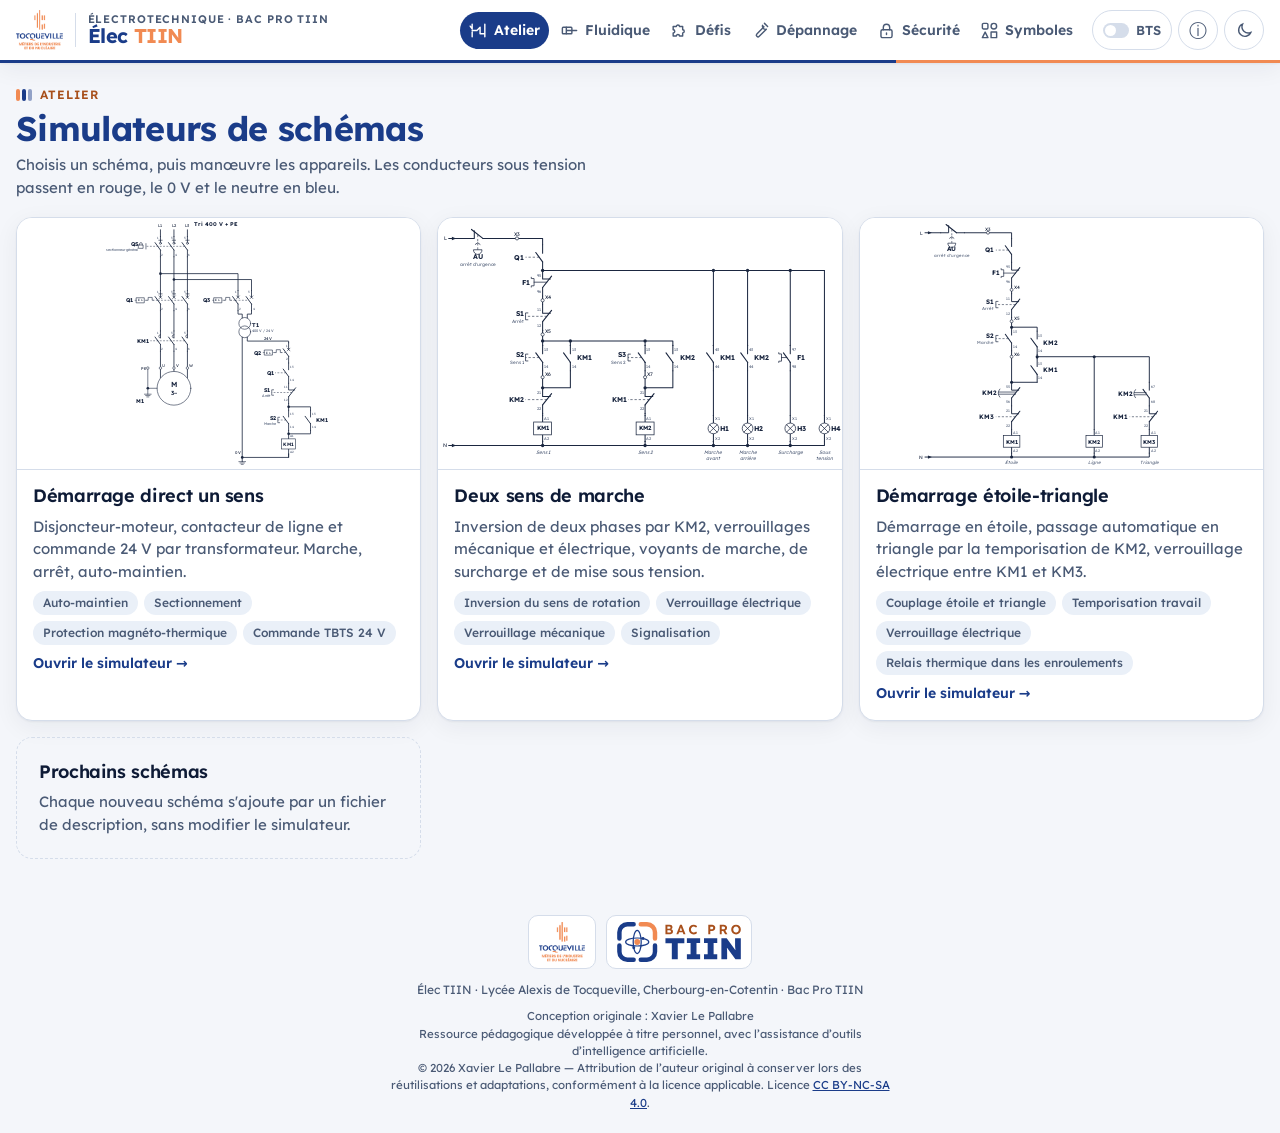
==== commit 0579a5d8: "Mode BTS (bouton mémorisé) et onglet Machines : plaque signalétique avec calculs vérifiés, démarrage" ====
--- a/index.html
+++ b/index.html
@@ -11,7 +11,7 @@
 <link rel="apple-touch-icon" href="icons/apple-touch-icon.png">
 <link rel="stylesheet" href="assets/fonts/lexend.css">
 <link rel="stylesheet" href="style.css">
-<script>try{const t=localStorage.getItem("elec-theme");if(t==="light"||t==="dark")document.documentElement.dataset.theme=t}catch(e){}</script>
+<script>try{const t=localStorage.getItem("elec-theme");if(t==="light"||t==="dark")document.documentElement.dataset.theme=t;if(localStorage.getItem("elec-niveau")==="bts")document.documentElement.dataset.niveau="bts"}catch(e){}</script>
 <title>Élec TIIN</title>
 </head>
 <body>
@@ -32,10 +32,12 @@
       <a href="#/defis" data-onglet="defis"><svg aria-hidden="true" viewBox="0 0 24 24"><path d="M4 7h4a2 2 0 1 1 4 0h4v4a2 2 0 1 1 0 4v4h-4a2 2 0 1 0-4 0H4v-4a2 2 0 1 0 0-4z"/></svg><span>Défis</span></a>
       <a href="#/depannage" data-onglet="depannage"><svg aria-hidden="true" viewBox="0 0 24 24"><path d="M14.5 5.5a4 4 0 0 0 4.9 4.9l-9 9a2.1 2.1 0 0 1-3-3l9-9a4 4 0 0 1-1.9-1.9zM17 3l4 4"/></svg><span>Dépannage</span></a>
       <a href="#/consignation" data-onglet="consignation"><svg aria-hidden="true" viewBox="0 0 24 24"><rect x="5" y="11" width="14" height="10" rx="2"/><path d="M8 11V8a4 4 0 0 1 8 0v3M12 15v2"/></svg><span>Sécurité</span></a>
+      <a href="#/machines" data-onglet="machines" class="bts-seul"><svg aria-hidden="true" viewBox="0 0 24 24"><circle cx="12" cy="12" r="7"/><path d="M12 5v2M12 17v2M5 12h2M17 12h2M9.5 9.5 12 12l3-1.5"/></svg><span>Machines</span></a>
       <a href="#/symboles" data-onglet="symboles"><svg aria-hidden="true" viewBox="0 0 24 24"><rect x="3" y="3" width="7" height="7" rx="1.5"/><circle cx="17.5" cy="6.5" r="3.5"/><path d="M3 21l3.5-7 3.5 7zM14 14h7v7h-7z"/></svg><span>Symboles</span></a>
     </nav>
     <div class="top-actions">
       <span class="status-pill" id="netStatus" hidden><span class="dot" aria-hidden="true"></span>Hors ligne</span>
+      <button id="niveauToggle" class="niveau-btn" type="button" aria-pressed="false" title="Mode BTS : afficher les contenus de niveau BTS MS" aria-label="Mode BTS"><span class="niveau-pastille" aria-hidden="true"></span>BTS</button>
       <a class="icon-btn" href="#/infos" data-onglet="infos" aria-label="Informations">ⓘ</a>
       <button id="themeToggle" class="icon-btn" type="button" aria-label="Basculer le thème clair / sombre" title="Thème clair / sombre"><svg class="i-moon" aria-hidden="true" viewBox="0 0 24 24"><path d="M20 14.5A8 8 0 0 1 9.5 4a8 8 0 1 0 10.5 10.5z"/></svg><svg class="i-sun" aria-hidden="true" viewBox="0 0 24 24"><circle cx="12" cy="12" r="4"/><path d="M12 2v2M12 20v2M2 12h2M20 12h2M4.9 4.9l1.4 1.4M17.7 17.7l1.4 1.4M4.9 19.1l1.4-1.4M17.7 6.3l1.4-1.4"/></svg></button>
     </div>
@@ -66,6 +68,7 @@
 <script src="js/consignation.js"></script>
 <script src="js/consignation-fluides.js"></script>
 <script src="js/protection.js"></script>
+<script src="js/machines.js"></script>
 <script src="js/app.js"></script>
 </body>
 </html>
--- a/style.css
+++ b/style.css
@@ -459,6 +459,65 @@
 @media print{.topbar,.bar-accent,footer,.retour,.page-head .btn,.update-bar{display:none!important}
   .dep-corrige{grid-template-columns:1fr 1fr;gap:8px}.dep-corrige .bloc{break-inside:avoid;box-shadow:none;padding:8px 10px}}
 
+/* ---------- mode BTS ---------- */
+.bts-seul{display:none!important}
+html[data-niveau="bts"] .bts-seul{display:flex!important}
+html[data-niveau="bts"] .tabs a.bts-seul{display:inline-flex!important}
+.niveau-btn{display:inline-flex;align-items:center;gap:7px;height:40px;padding:0 13px;border-radius:var(--r-pill);border:1px solid var(--line);background:var(--surface);color:var(--muted);font:600 13px var(--font);cursor:pointer}
+.niveau-btn:hover{background:var(--surface-2)}
+.niveau-pastille{width:26px;height:15px;border-radius:8px;background:var(--line);position:relative;transition:background .15s}
+.niveau-pastille::after{content:"";position:absolute;top:2px;left:2px;width:11px;height:11px;border-radius:50%;background:#fff;transition:left .15s}
+.niveau-btn[aria-pressed="true"]{border-color:var(--accent);color:var(--accent-text);background:var(--accent-soft)}
+.niveau-btn[aria-pressed="true"] .niveau-pastille{background:var(--accent)}
+.niveau-btn[aria-pressed="true"] .niveau-pastille::after{left:13px}
+.bts-pill{background:var(--accent);color:#fff}
+.bts-bandeau{align-items:center;gap:14px;flex-wrap:wrap;margin-bottom:16px;padding:14px 16px;border-radius:var(--r-lg);border:1.5px solid var(--accent);background:var(--accent-soft);text-decoration:none;color:var(--ink)}
+.bts-bandeau>span:nth-child(2){flex:1 1 260px}
+.bts-bandeau small{color:var(--muted)}
+.bts-bandeau .ouvrir{font-weight:600;color:var(--accent-text)}
+/* plaque signalétique */
+.mc-plaque-page{display:grid;gap:16px;grid-template-columns:repeat(auto-fit,minmax(min(100%,400px),1fr));align-items:start}
+.mc-col{display:grid;gap:12px;min-width:0}
+.mc-plaque{border-radius:10px;padding:14px 16px;background:linear-gradient(135deg,#D9DEE6,#B9C1CC 55%,#D3D8E0);color:#18212F;font-family:"Courier New",ui-monospace,monospace;box-shadow:inset 0 0 0 2px #8A94A3,0 2px 6px #0003;position:relative}
+.mc-plaque::before,.mc-plaque::after{content:"";position:absolute;top:8px;width:8px;height:8px;border-radius:50%;background:#7C8696}
+.mc-plaque::before{left:8px}.mc-plaque::after{right:8px}
+.mc-pl-tete{display:flex;justify-content:space-between;border-bottom:1.5px solid #6B7584;padding:0 10px 6px;font-size:14px}
+.mc-pl-grille{display:grid;grid-template-columns:auto 1fr;gap:4px 16px;padding:10px;font-size:15px}
+.mc-pl-grille span{color:#3B4656}
+.mc-pl-pied{border-top:1.5px solid #6B7584;padding:6px 10px 0;font-size:12px;color:#3B4656}
+.mc-questions{display:grid;gap:10px}
+.mc-q{display:grid;gap:6px;padding:10px 12px;border-radius:var(--r-md);background:var(--surface-2)}
+.mc-q label{font-weight:600;font-size:14px;display:flex;gap:8px;align-items:center}
+.mc-num{flex:none;width:22px;height:22px;border-radius:50%;background:var(--accent);color:#fff;display:grid;place-items:center;font-size:12px}
+.mc-rep{display:flex;flex-wrap:wrap;gap:8px;align-items:center}
+.mc-rep input{width:130px;font:inherit;font-size:16px;padding:8px 10px;border-radius:var(--r-sm);border:1.5px solid var(--line);background:var(--surface);color:var(--ink)}
+.mc-u{color:var(--muted);font-size:14px;min-width:40px}
+.mc-fb{font-size:13.5px;margin:0}
+.mc-fb.ok{color:var(--ok)}.mc-fb.ko{color:var(--ink)}
+.mc-fb:empty{display:none}
+/* démarrages */
+.mc-graphe{display:block;width:100%;height:auto}
+.folios-zone .bloc,.folios-zone .bloc>*{min-width:0}
+.mc-t{font:11px var(--font);fill:var(--muted)}
+.mc-axe{font-weight:600}
+.mc-grille{stroke:var(--line);stroke-width:1}
+.mc-cadre{fill:none;stroke:var(--sch-muted);stroke-width:1}
+.mc-ref{stroke:var(--sch-muted);stroke-width:1.2;stroke-dasharray:5 4}
+.mc-reft{font-weight:600}
+.mc-s{fill:none;stroke-width:2.6;stroke-linejoin:round;stroke-linecap:round}
+.mc-s.s-dir{stroke:var(--brand-text)}.mc-s.s-et{stroke:var(--accent);stroke-dasharray:7 4}.mc-s.s-cr{stroke:var(--ko)}.mc-s.s-i{stroke:var(--vif)}
+.mc-curseur{stroke:var(--accent);stroke-width:2}
+.mc-direct{font-size:14px;font-variant-numeric:tabular-nums}
+.mc-reglage{display:grid;gap:6px;font-size:14px}
+.mc-reglage input{width:100%;accent-color:var(--accent)}
+.mc-tableau{overflow-x:auto}
+.mc-tableau table{width:100%;border-collapse:collapse;font-size:14px}
+.mc-tableau th,.mc-tableau td{text-align:left;padding:7px 8px;border-bottom:1px solid var(--line);white-space:nowrap}
+.mc-tableau th{font-size:12px;color:var(--muted);font-weight:600}
+.mc-tableau tr.actif td{background:var(--accent-soft)}
+.mc-tableau small{color:var(--muted)}
+.segment button:disabled{opacity:.4;cursor:not-allowed}
+
 /* ---------- informations ---------- */
 .infos{display:grid;gap:14px;max-width:820px}
 .infos .bloc p,.infos .bloc li{font-size:14px;color:var(--muted)}
@@ -488,3 +547,4 @@
 @media print{.exporter,.exp-sym,.export-nb{display:none!important}}
 .fiche .txt:has(.exp-sym){flex:1;display:flex;flex-direction:column}
 .fiche .exp-sym{margin-top:auto;padding-top:4px}
+@media (max-width:1440px){.tabs{gap:2px}.tabs a{padding:8px 9px;gap:6px}.niveau-btn{padding:0 10px}.topbar-inner{column-gap:10px}}
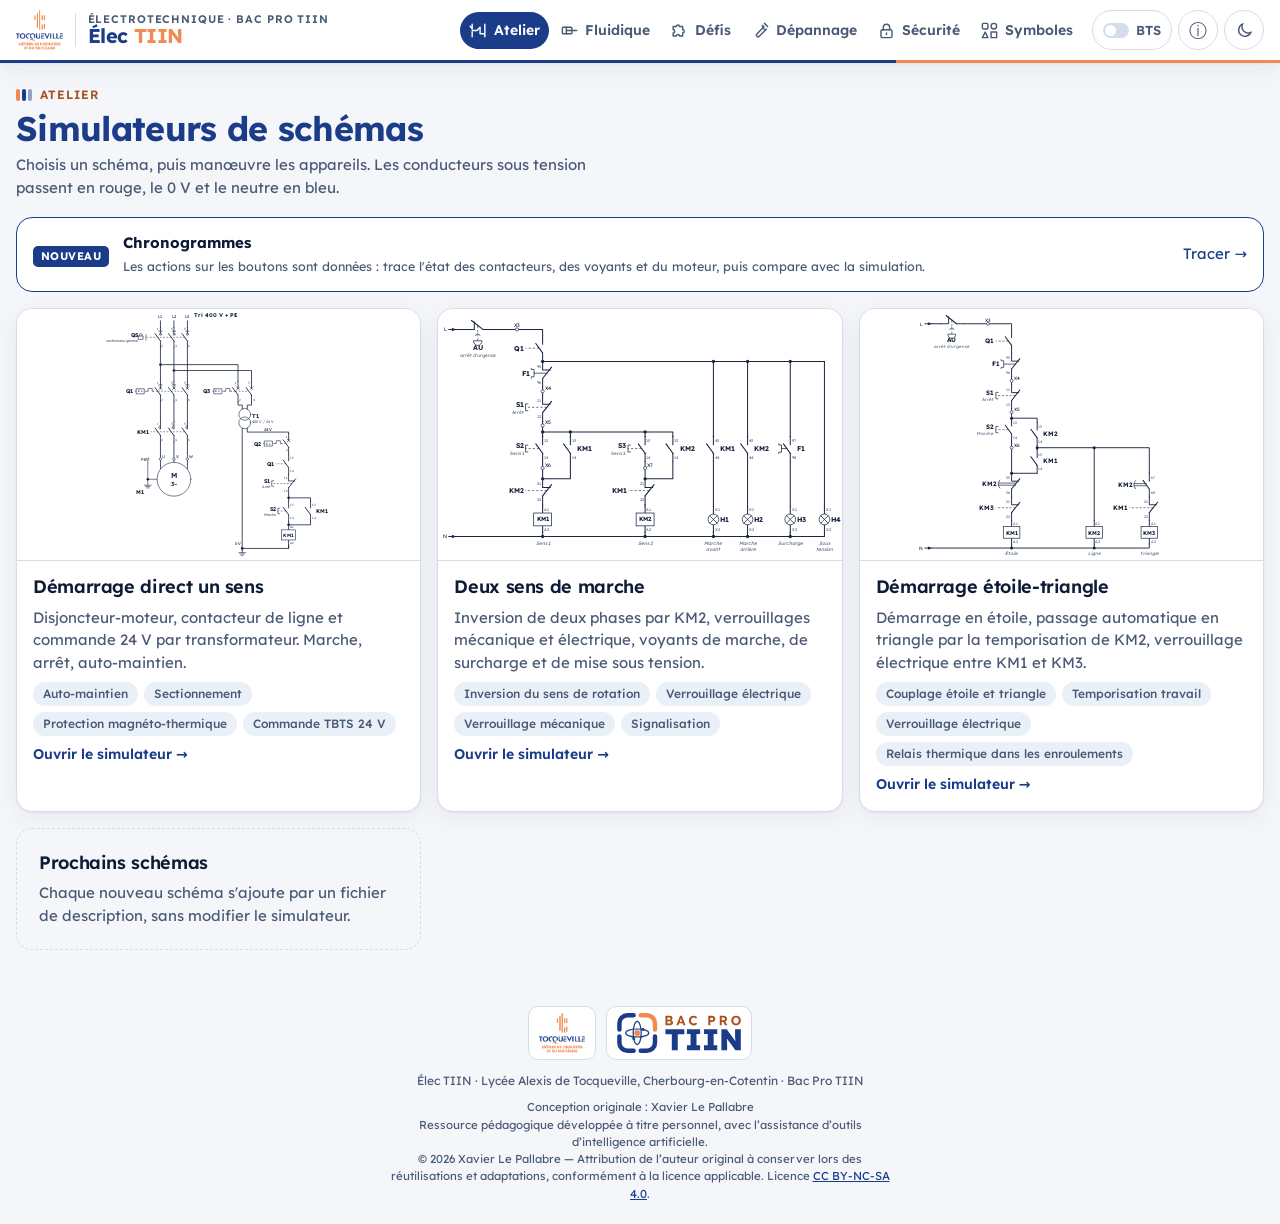
==== commit 056923c2: "Chronogrammes : enregistreur en direct dans l'Atelier et huit exercices à tracer corrigés par simula" ====
--- a/index.html
+++ b/index.html
@@ -56,6 +56,7 @@
 <script src="js/schemas/etoile-triangle.js"></script>
 <script src="js/symboles-data.js"></script>
 <script src="js/atelier.js"></script>
+<script src="js/chronogrammes.js"></script>
 <script src="js/symboles.js"></script>
 <script src="js/defis-data.js"></script>
 <script src="js/defis.js"></script>
@@ -64,6 +65,7 @@
 <script src="js/fluidique.js"></script>
 <script src="js/depannage-data.js"></script>
 <script src="js/depannage.js"></script>
+<script src="js/depannage-bts.js"></script>
 <script src="js/consignation-data.js"></script>
 <script src="js/consignation.js"></script>
 <script src="js/consignation-fluides.js"></script>
--- a/style.css
+++ b/style.css
@@ -471,9 +471,10 @@
 .niveau-btn[aria-pressed="true"] .niveau-pastille{background:var(--accent)}
 .niveau-btn[aria-pressed="true"] .niveau-pastille::after{left:13px}
 .bts-pill{background:var(--accent);color:#fff}
-.bts-bandeau{align-items:center;gap:14px;flex-wrap:wrap;margin-bottom:16px;padding:14px 16px;border-radius:var(--r-lg);border:1.5px solid var(--accent);background:var(--accent-soft);text-decoration:none;color:var(--ink)}
-.bts-bandeau>span:nth-child(2){flex:1 1 260px}
-.bts-bandeau small{color:var(--muted)}
+.cg-bandeau{display:flex}
+.bts-bandeau,.cg-bandeau{align-items:center;gap:14px;flex-wrap:wrap;margin-bottom:16px;padding:14px 16px;border-radius:var(--r-lg);border:1.5px solid var(--accent);background:var(--accent-soft);text-decoration:none;color:var(--ink)}
+.bts-bandeau>span:nth-child(2),.cg-bandeau>span:nth-child(2){flex:1 1 260px}
+.bts-bandeau small,.cg-bandeau small{color:var(--muted)}
 .bts-bandeau .ouvrir{font-weight:600;color:var(--accent-text)}
 /* plaque signalétique */
 .mc-plaque-page{display:grid;gap:16px;grid-template-columns:repeat(auto-fit,minmax(min(100%,400px),1fr));align-items:start}
@@ -518,6 +519,53 @@
 .mc-tableau small{color:var(--muted)}
 .segment button:disabled{opacity:.4;cursor:not-allowed}
 
+/* ---------- dépannage BTS ---------- */
+.db-svg{display:block;width:100%;min-width:430px;height:auto;user-select:none;-webkit-user-select:none}
+.db-t{font:12px var(--font);fill:var(--sch-ink)}
+.db-t.petit{font-size:10.5px;fill:var(--sch-muted)}.db-t.gras{font-weight:700;font-size:13px}
+.db-boite{fill:var(--surface-2);fill-opacity:.5;stroke:var(--sch-muted);stroke-width:1.3}
+.db-boite.tirets{stroke-dasharray:5 4}
+.db-fil{fill:none;stroke:var(--mort);stroke-width:2.6;stroke-linecap:round;transition:stroke .15s}
+.db-fil.vif{stroke:var(--vif)}
+.db-pole{stroke:var(--sch-ink);stroke-width:3;stroke-linecap:round;transition:all .18s}
+.db-bilame{fill:none;stroke:var(--sch-ink);stroke-width:2}
+.db-borne{fill:var(--paper);stroke:var(--sch-ink);stroke-width:1.5}
+.db-moteur{fill:var(--paper);stroke:var(--sch-ink);stroke-width:2.4}
+.db-pe{fill:none;stroke:#2E9E3E;stroke-width:3;stroke-dasharray:9 5}
+
+/* ---------- chronogrammes ---------- */
+html[data-niveau="bts"] .niveau.bts-seul{display:grid!important}
+.cg-bandeau{border-color:var(--brand-text);background:var(--surface)}
+.cg-bandeau .pill{background:var(--brand-text);color:var(--surface)}
+.cg-bandeau .ouvrir{color:var(--brand-text)}
+.cg-rec-tete{display:flex;flex-wrap:wrap;justify-content:space-between;align-items:center;gap:8px}
+.cg-rec{overflow-x:auto}
+.cg-rec-tete .actions .btn{flex:none;padding:6px 12px}
+.cg-svg{display:block;width:100%;min-width:430px;height:auto}
+.cg-t{font:11px var(--font);fill:var(--muted)}.cg-t.gras{font-weight:700;fill:var(--ink)}.cg-t.entree{fill:var(--muted)}
+.cg-grille{stroke:var(--line);stroke-width:1}
+.cg-base{stroke:var(--line);stroke-width:1}
+.cg-trace{fill:none;stroke:var(--accent);stroke-width:2.2;stroke-linejoin:round}.cg-trace.entree{stroke:var(--sch-muted)}
+.cg-rempli{fill:var(--accent);opacity:.18;stroke:none}.cg-rempli.entree{fill:var(--sch-muted)}
+.cg-zone{overflow-x:auto;padding-bottom:4px}
+.cg{display:grid;grid-template-columns:118px repeat(var(--n),minmax(22px,1fr));min-width:calc(118px + var(--n)*22px);row-gap:6px;user-select:none;-webkit-user-select:none}
+.cg-temps{font-size:11px;color:var(--muted);border-left:1px solid var(--line);padding-left:2px;height:16px}
+.cg-lab{display:flex;flex-direction:column;justify-content:center;padding-right:8px;line-height:1.15;position:sticky;left:0;background:var(--surface);z-index:1}
+.cg-lab b{font-size:14px}.cg-lab small{font-size:10.5px;color:var(--muted)}
+.cg-lab.sortie b{color:var(--accent-text)}
+.cg-c{height:34px;border:0;border-left:1px solid var(--line);background:transparent;padding:0;position:relative;margin:0;border-radius:0;font:inherit}
+.cg-c::before{content:"";position:absolute;left:0;right:0;bottom:4px;height:2px;background:var(--sch-muted)}
+.cg-c.on::before{bottom:auto;top:4px;height:auto;bottom:4px;background:transparent;border-top:2.5px solid var(--sch-ink)}
+.cg-c.entree.on::before{background:color-mix(in srgb,var(--sch-muted) 18%,transparent);border-top-color:var(--sch-muted)}
+.cg-c.sortie{cursor:pointer;background:var(--accent-soft)}
+.cg-c.sortie::before{background:var(--accent)}
+.cg-c.sortie.on::before{background:color-mix(in srgb,var(--accent) 22%,transparent);border-top-color:var(--accent)}
+.cg-c.sortie:focus-visible{outline:2px solid var(--primary);outline-offset:-2px}
+.cg-c.faux{background:var(--ko-soft)}
+.cg-c.juste{background:var(--ok-soft)}
+.cg-c.faux::after{content:"";position:absolute;left:0;right:0;border-top:2px dashed var(--ko)}
+.cg-c.faux.v1::after{top:4px}.cg-c.faux.v0::after{bottom:4px}
+
 /* ---------- informations ---------- */
 .infos{display:grid;gap:14px;max-width:820px}
 .infos .bloc p,.infos .bloc li{font-size:14px;color:var(--muted)}
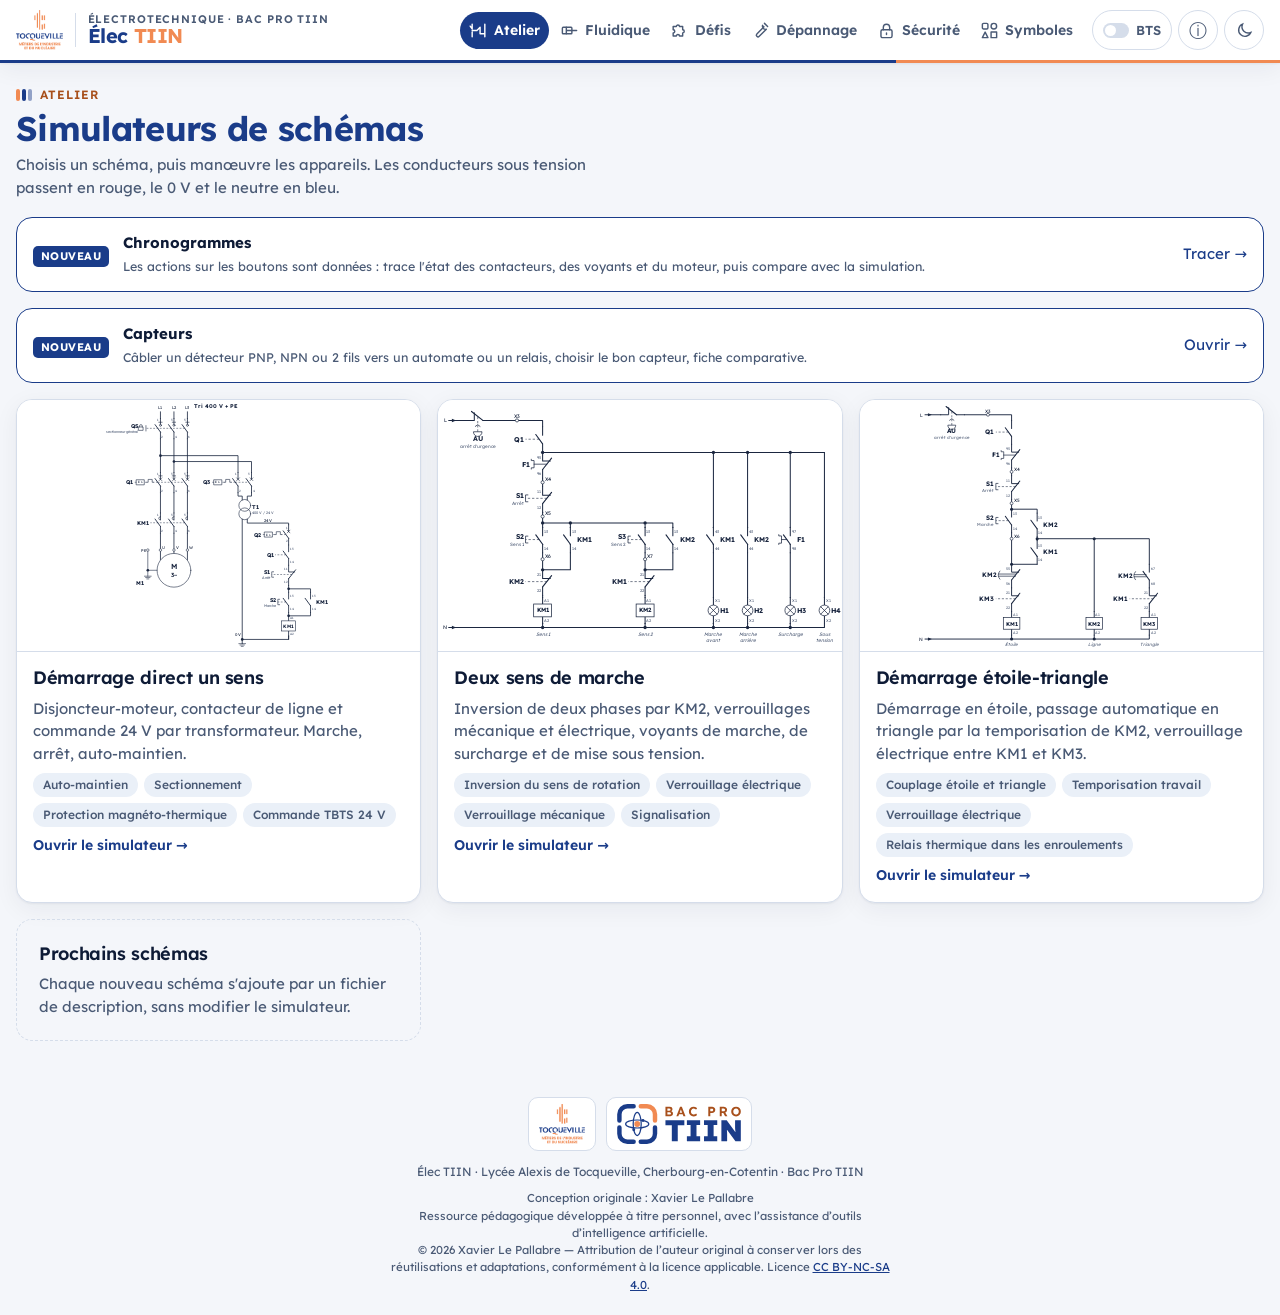
==== commit 3aaa3bed: "Capteurs : câblage des détecteurs PNP/NPN/2 fils vers automate ou relais, jeu « Quel capteur ? », fi" ====
--- a/index.html
+++ b/index.html
@@ -57,6 +57,7 @@
 <script src="js/symboles-data.js"></script>
 <script src="js/atelier.js"></script>
 <script src="js/chronogrammes.js"></script>
+<script src="js/capteurs.js"></script>
 <script src="js/symboles.js"></script>
 <script src="js/defis-data.js"></script>
 <script src="js/defis.js"></script>
--- a/style.css
+++ b/style.css
@@ -566,6 +566,31 @@
 .cg-c.faux::after{content:"";position:absolute;left:0;right:0;border-top:2px dashed var(--ko)}
 .cg-c.faux.v1::after{top:4px}.cg-c.faux.v0::after{bottom:4px}
 
+/* ---------- capteurs ---------- */
+.cp-svg{display:block;width:100%;min-width:430px;height:auto;user-select:none;-webkit-user-select:none}
+.cp-t{font:12px var(--font);fill:var(--sch-ink)}.cp-t.petit{font-size:10.5px;fill:var(--sch-muted)}.cp-t.gras{font-weight:700;font-size:13px}
+.cp-corps{fill:#9AA3B0;stroke:var(--sch-ink);stroke-width:1.5}
+.cp-filet{stroke:#6B7584;stroke-width:1}
+.cp-face{fill:#F2C230;stroke:var(--sch-ink);stroke-width:1.5}
+.cp-led{fill:#5B6270;stroke:var(--sch-ink);stroke-width:1.2;transition:fill .15s}
+.cp-led.on{fill:#FFB020;filter:drop-shadow(0 0 4px #FFB020)}
+.cp-led.clignote{animation:cp-cli .4s steps(2) infinite}
+@keyframes cp-cli{0%{fill:#FFB020}50%{fill:#5B6270}}
+.cp-objet{stroke:var(--sch-ink);stroke-width:1.5;transition:x .1s}
+.cp-zone{fill:#F2C230;opacity:.18;stroke:#C9A43A;stroke-dasharray:4 3}
+.cp-regle{stroke:var(--sch-muted);stroke-width:1}
+.cp-boite{fill:var(--surface-2);stroke:var(--sch-ink);stroke-width:1.5}
+.cp-borne{fill:var(--paper);stroke:var(--sch-ink);stroke-width:1.2}
+.cp-bus{fill:none;stroke-width:2.6}.cp-bus.p{stroke:#D21F1F}.cp-bus.m{stroke:#2F6FD6}
+.cp-sig{fill:none;stroke:var(--mort);stroke-width:2.6;stroke-dasharray:7 4}
+.cp-fil{fill:none;stroke-width:3;stroke-linejoin:round;stroke-linecap:round}
+.cp-bobine{fill:var(--paper);stroke:var(--sch-ink);stroke-width:1.5}.cp-bobine.on{fill:#FFE3B3}
+.cp-pastille{display:inline-block;width:12px;height:12px;border-radius:50%;margin-right:6px;vertical-align:-1px;border:1px solid var(--line)}
+.champ{display:grid;gap:4px;font-size:13px;font-weight:600;color:var(--muted);margin-top:8px}
+.cp-choix{grid-template-columns:repeat(auto-fit,minmax(min(100%,230px),1fr))}
+.cp-fiche th[scope=row]{color:var(--brand-text);white-space:normal}
+.cp-fiche td{white-space:normal;min-width:140px;vertical-align:top}
+
 /* ---------- informations ---------- */
 .infos{display:grid;gap:14px;max-width:820px}
 .infos .bloc p,.infos .bloc li{font-size:14px;color:var(--muted)}
